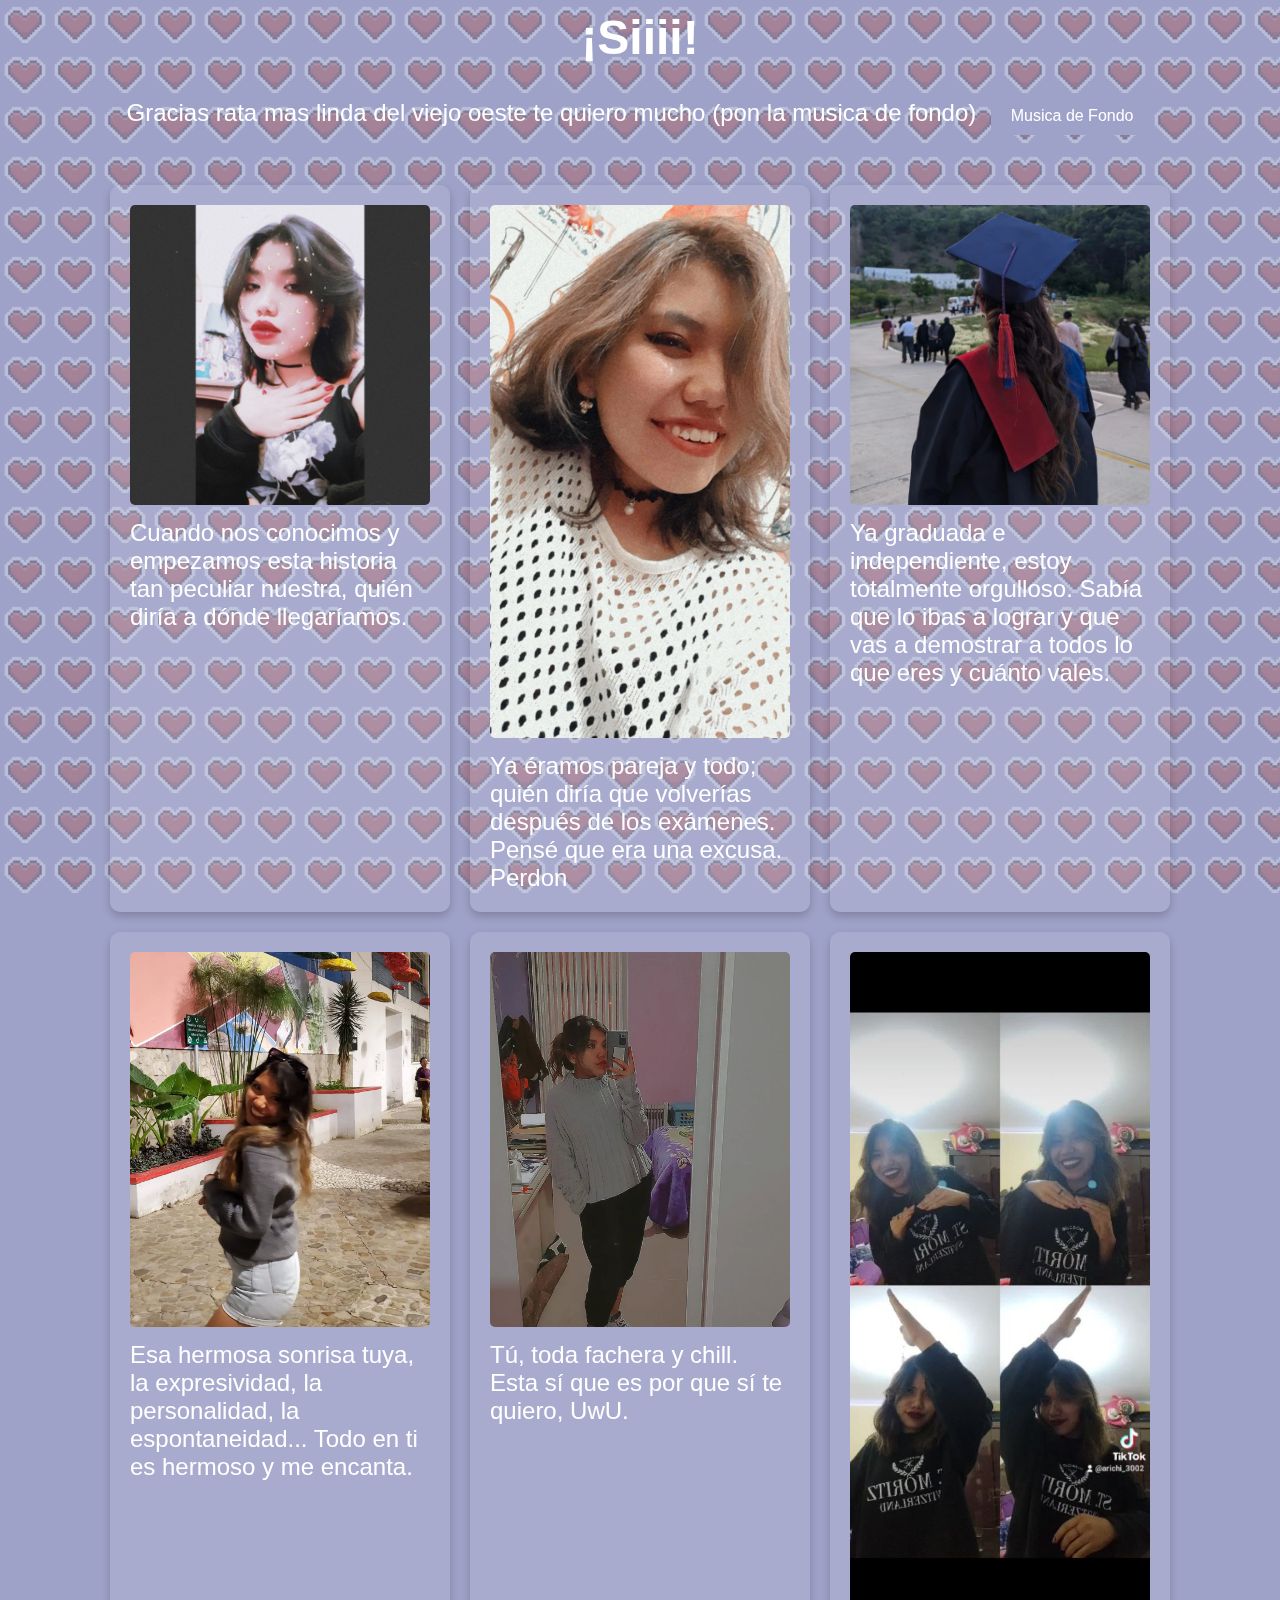
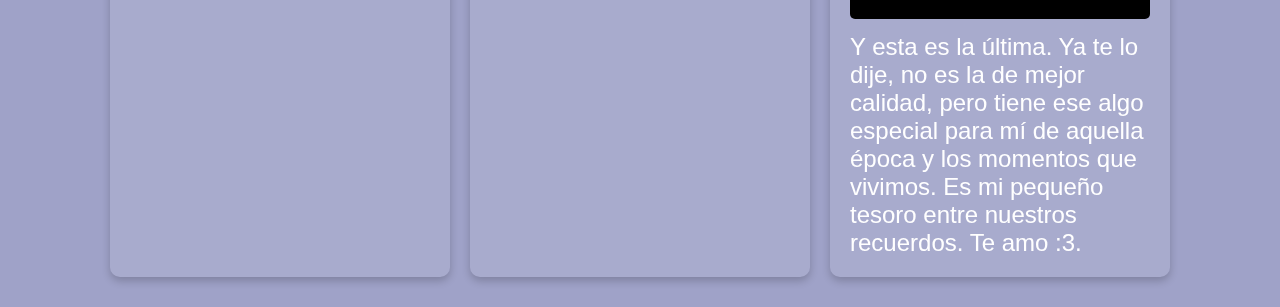
==== si.html @ 57b3bf4d "try" ====
<!DOCTYPE html>
<html lang="es">
<head>
    <meta charset="UTF-8">
    <meta name="viewport" content="width=device-width, initial-scale=1.0">
    <title>¡Sí!</title>
    <style>
        body {
            background-color: #9fa2c8;
            color: white;
            text-align: center;
            font-family: Arial, sans-serif;
            margin: 0;
            padding: 0;
            /* Eliminamos overflow: hidden; para permitir el scroll */
            overflow-y: auto; /* Permitir scroll vertical si el contenido excede la altura */
        }

        body::before {
            content: "";
            position: fixed;
            top: 0;
            left: 0;
            width: 100%;
            height: 100%;
            background-image: url("corazon.png");
            background-size: 50px 50px;
            opacity: 0.3;
            z-index: -1;
            animation: float 15s linear infinite, pulse 3s ease-in-out infinite;
        }

        @keyframes float {
            0% { transform: translateY(0); }
            50% { transform: translateY(20px); }
            100% { transform: translateY(0); }
        }

        @keyframes pulse {
            0% { transform: scale(1); opacity: 0.3; }
            50% { transform: scale(1.1); opacity: 0.7; }
            100% { transform: scale(1); opacity: 0.3; }
        }

        .cards-container {
            display: flex;
            flex-wrap: wrap;
            justify-content: center;
            padding: 20px;
            margin-top: 20px;
        }

        .card {
            width: 300px;
            background-color: rgba(255, 255, 255, 0.1); /* Fondo transparente */
            border-radius: 10px;
            padding: 20px;
            margin: 10px;
            text-align: left;
            color: white;
            box-shadow: 0 4px 8px rgba(0, 0, 0, 0.2);
        }

        .card img {
            width: 100%;
            height: auto;
            border-radius: 5px;
            margin-bottom: 10px;
        }

        h1 {
            font-size: 3em;
            margin-top: 10px;
        }

        p {
            font-size: 1.5em;
            display: inline; /*Para alinear con el botón*/
            margin-right: 10px; /*Espacio entre el texto y el botón*/

        }

        /* Estilos para el botón */
        .hyperlink-button {
            background-color: #9fa2c8; 
            border: none;
            color: white;
            padding: 10px 20px;
            text-align: center;
            text-decoration: none;
            display: inline-block;
            font-size: 16px;
            cursor: pointer;
            border-radius: 5px;
            transition-duration: 0.4s; /* Animación suave al pasar el ratón */
        }

        .hyperlink-button:hover {
            background-color: white;
            color: black;
        }

    </style>
</head>
<body>
    <h1>¡Siiii!</h1>
    <p>Gracias rata mas linda del viejo oeste te quiero mucho (pon la musica de fondo)</p>
    <a href="https://music.youtube.com/watch?v=M268Csnue9I&si=qmpvrddioXbR7bk3" class="hyperlink-button">Musica de Fondo</a> <!-- Reemplaza con tu enlace -->

    <div class="cards-container">
        <!-- Card 1 -->
        <div class="card">
            <img src="imagen1.jpg" alt="Imagen 1">
            <p>Cuando nos conocimos y empezamos esta historia tan peculiar nuestra, quién diría a dónde llegaríamos. </p>
        </div>

        <!-- Card 2 -->
        <div class="card">
            <img src="imagen2.jpg" alt="Imagen 2">
            <p>Ya éramos pareja y todo; quién diría que volverías después de los exámenes. Pensé que era una excusa. Perdon</p>
        </div>

        <!-- Card 3 -->
        <div class="card">
            <img src="imagen3.jpg" alt="Imagen 3">
            <p>Ya graduada e independiente, estoy totalmente orgulloso. Sabía que lo ibas a lograr y que vas a demostrar a todos lo que eres y cuánto vales.</p>
        </div>

        <!-- Card 4 -->
        <div class="card">
            <img src="imagen4.jpg" alt="Imagen 4">
            <p>Esa hermosa sonrisa tuya, la expresividad, la personalidad, la espontaneidad... Todo en ti es hermoso y me encanta.</p>
        </div>

        <!-- Card 5 -->
        <div class="card">
            <img src="imagen5.jpg" alt="Imagen 5">
            <p>Tú, toda fachera y chill. Esta sí que es por que sí te quiero, UwU.</p>
        </div>

        <!-- Card 6 -->
        <div class="card">
            <img src="imagen6.jpg" alt="Imagen 6">
            <p>Y esta es la última. Ya te lo dije, no es la de mejor calidad, pero tiene ese algo especial para mí de aquella época y los momentos que vivimos. Es mi pequeño tesoro entre nuestros recuerdos. Te amo :3.</p>
        </div>
    </div>
</body>
</html>
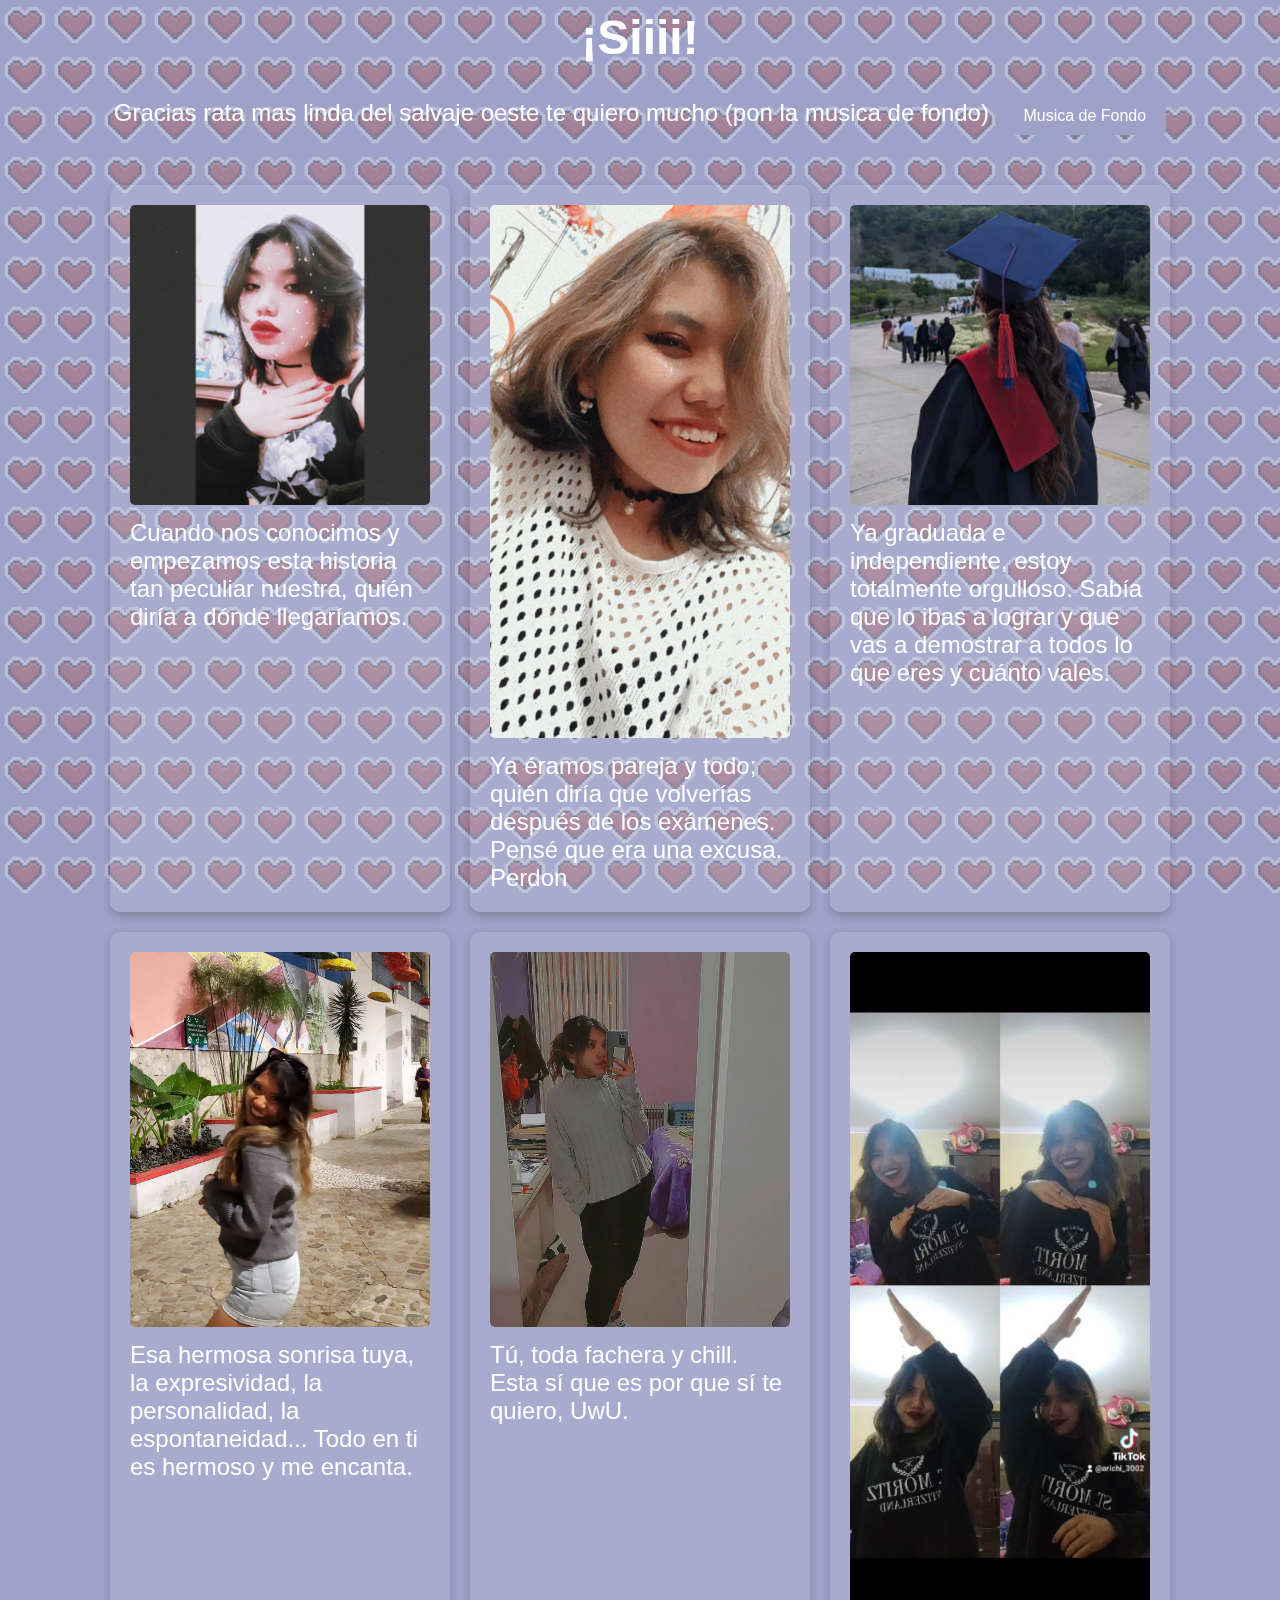
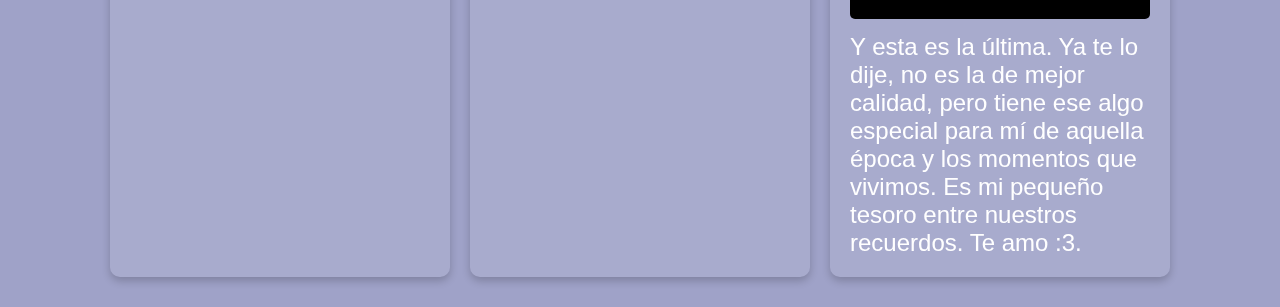
==== commit b5e8611c: "centro" ====
--- a/si.html
+++ b/si.html
@@ -104,7 +104,7 @@
 </head>
 <body>
     <h1>¡Siiii!</h1>
-    <p>Gracias rata mas linda del viejo oeste te quiero mucho (pon la musica de fondo)</p>
+    <p>Gracias rata mas linda del salvaje oeste te quiero mucho (pon la musica de fondo)</p>
     <a href="https://music.youtube.com/watch?v=M268Csnue9I&si=qmpvrddioXbR7bk3" class="hyperlink-button">Musica de Fondo</a> <!-- Reemplaza con tu enlace -->
 
     <div class="cards-container">
